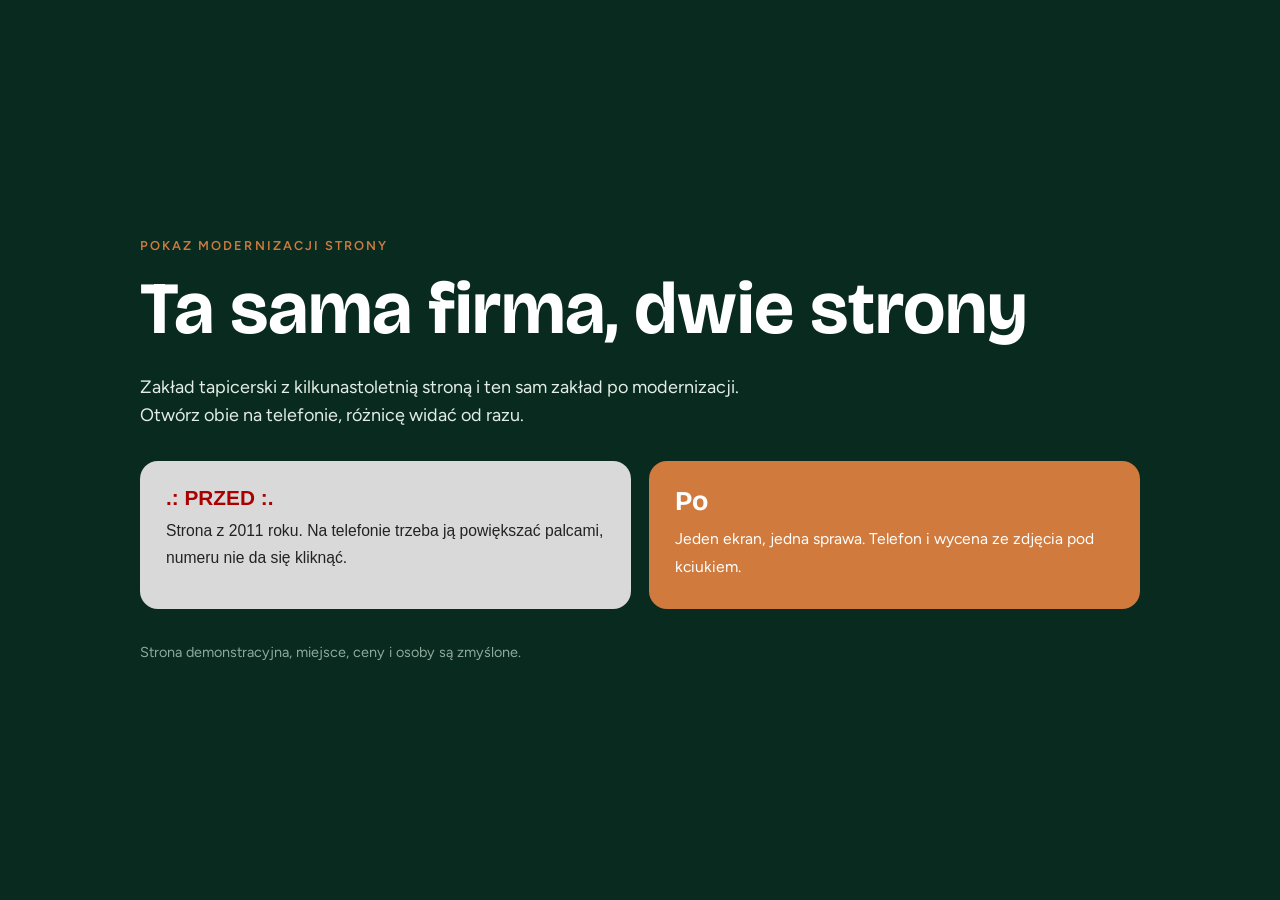
==== index.html @ de281724 "Demo: modernizacja strony zakładu tapicerskiego, wersja przed i po Co-Authored-By: Claude Fable 5.2 " ====
<!DOCTYPE html>
<html lang="pl">
<head>
<meta charset="utf-8">
<meta name="viewport" content="width=device-width,initial-scale=1">
<title>Modernizacja: przed i po — zakład tapicerski Sprężyna</title>
<meta name="robots" content="noindex">
<link rel="preconnect" href="https://fonts.googleapis.com">
<link rel="preconnect" href="https://fonts.gstatic.com" crossorigin>
<link href="https://fonts.googleapis.com/css2?family=Bricolage+Grotesque:opsz,wght@12..96,700&family=Figtree:wght@400;600&display=swap" rel="stylesheet">
<style>
*{box-sizing:border-box;margin:0;padding:0}
body{min-height:100vh;min-height:100svh;display:flex;flex-direction:column;justify-content:center;font-family:Figtree,system-ui,sans-serif;font-size:18px;line-height:1.55;background:#092a1f;color:#e3ede7;padding:clamp(24px,6vw,80px)}
main{width:100%;max-width:1000px;margin:0 auto}
.nad{font-size:.8rem;font-weight:600;letter-spacing:.16em;text-transform:uppercase;color:#d07a3e;margin-bottom:.9rem}
h1{font-family:"Bricolage Grotesque",sans-serif;font-size:clamp(2.3rem,7vw,4.6rem);line-height:1.05;color:#fff;margin-bottom:.35em}
p{max-width:36em}
.dwa{display:grid;grid-template-columns:1fr 1fr;gap:18px;margin:2rem 0}
.dwa a{display:block;border-radius:18px;padding:26px 26px 28px;text-decoration:none;transition:transform .15s}
.dwa a:hover{transform:translateY(-4px)}
.stara{background:#d9d9d9;color:#222;font-family:Verdana,sans-serif}
.nowa{background:#d07a3e;color:#fff}
.dwa b{display:block;font-family:"Bricolage Grotesque",sans-serif;font-size:1.7rem;line-height:1.1;margin-bottom:.3em}
.stara b{font-family:Verdana,sans-serif;font-size:1.3rem;color:#a00}
.dwa span{font-size:.98rem}
.demo{font-size:.9rem;color:#8fa89c}
@media (max-width:700px){.dwa{grid-template-columns:1fr}}
</style>
</head>
<body>
<main>
  <p class="nad">Pokaz modernizacji strony</p>
  <h1>Ta sama firma, dwie strony</h1>
  <p>Zakład tapicerski z kilkunastoletnią stroną i ten sam zakład po modernizacji. Otwórz obie na telefonie, różnicę widać od razu.</p>
  <div class="dwa">
    <a class="stara" href="przed/"><b>.: PRZED :.</b><span>Strona z 2011 roku. Na telefonie trzeba ją powiększać palcami, numeru nie da się kliknąć.</span></a>
    <a class="nowa" href="po/"><b>Po</b><span>Jeden ekran, jedna sprawa. Telefon i wycena ze zdjęcia pod kciukiem.</span></a>
  </div>
  <p class="demo">Strona demonstracyjna, miejsce, ceny i osoby są zmyślone.</p>
</main>
</body>
</html>
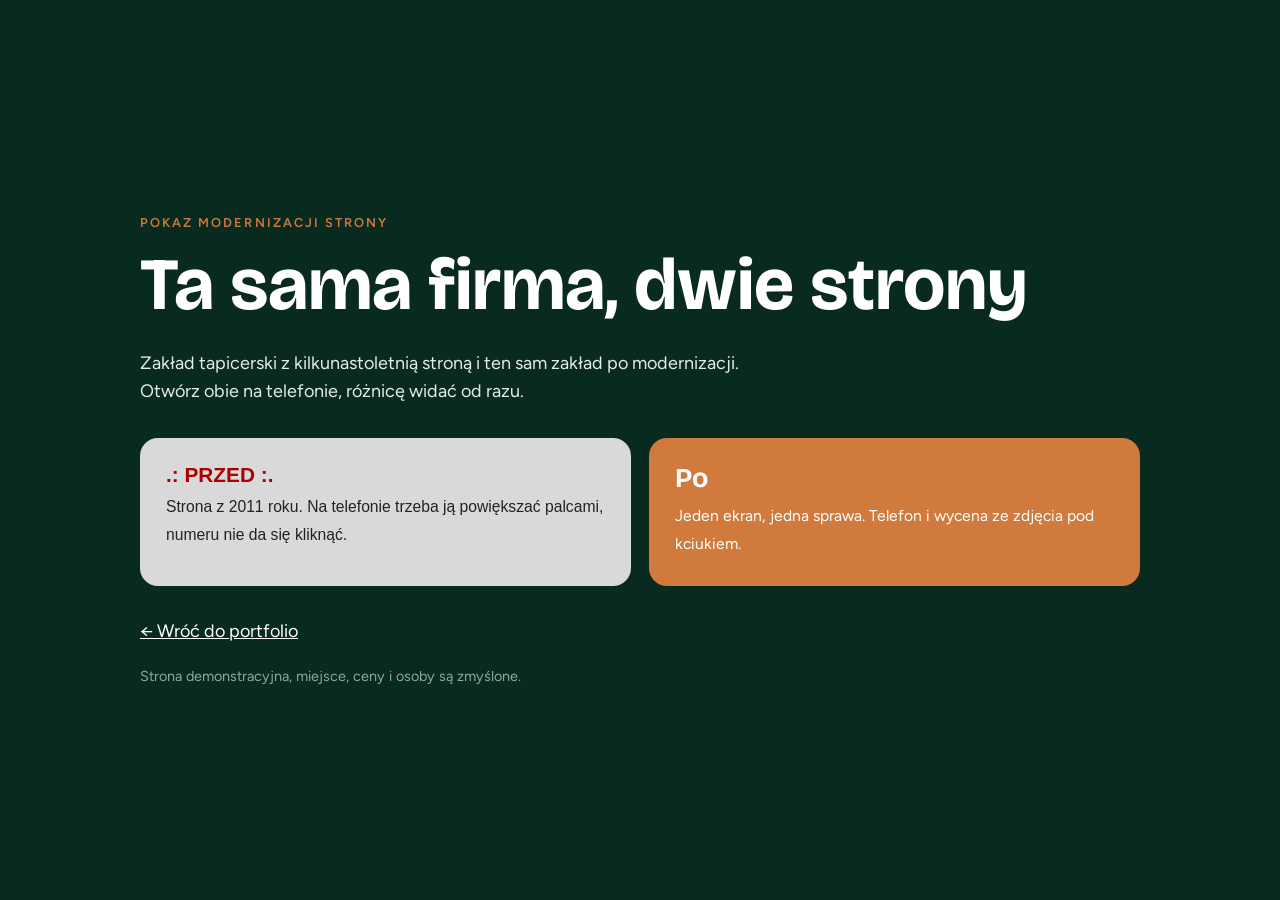
==== commit 2b4cf472: "Pasek pokazu i nawigacja na obu stronach, zdjęcia na stronie przed Co-Authored-By: Claude Fable 5.2 " ====
--- a/index.html
+++ b/index.html
@@ -36,6 +36,7 @@
     <a class="stara" href="przed/"><b>.: PRZED :.</b><span>Strona z 2011 roku. Na telefonie trzeba ją powiększać palcami, numeru nie da się kliknąć.</span></a>
     <a class="nowa" href="po/"><b>Po</b><span>Jeden ekran, jedna sprawa. Telefon i wycena ze zdjęcia pod kciukiem.</span></a>
   </div>
+  <p style="margin-bottom:1.2rem"><a href="https://alexgreen-art.github.io/portfolio/" style="color:#fff">← Wróć do portfolio</a></p>
   <p class="demo">Strona demonstracyjna, miejsce, ceny i osoby są zmyślone.</p>
 </main>
 </body>
